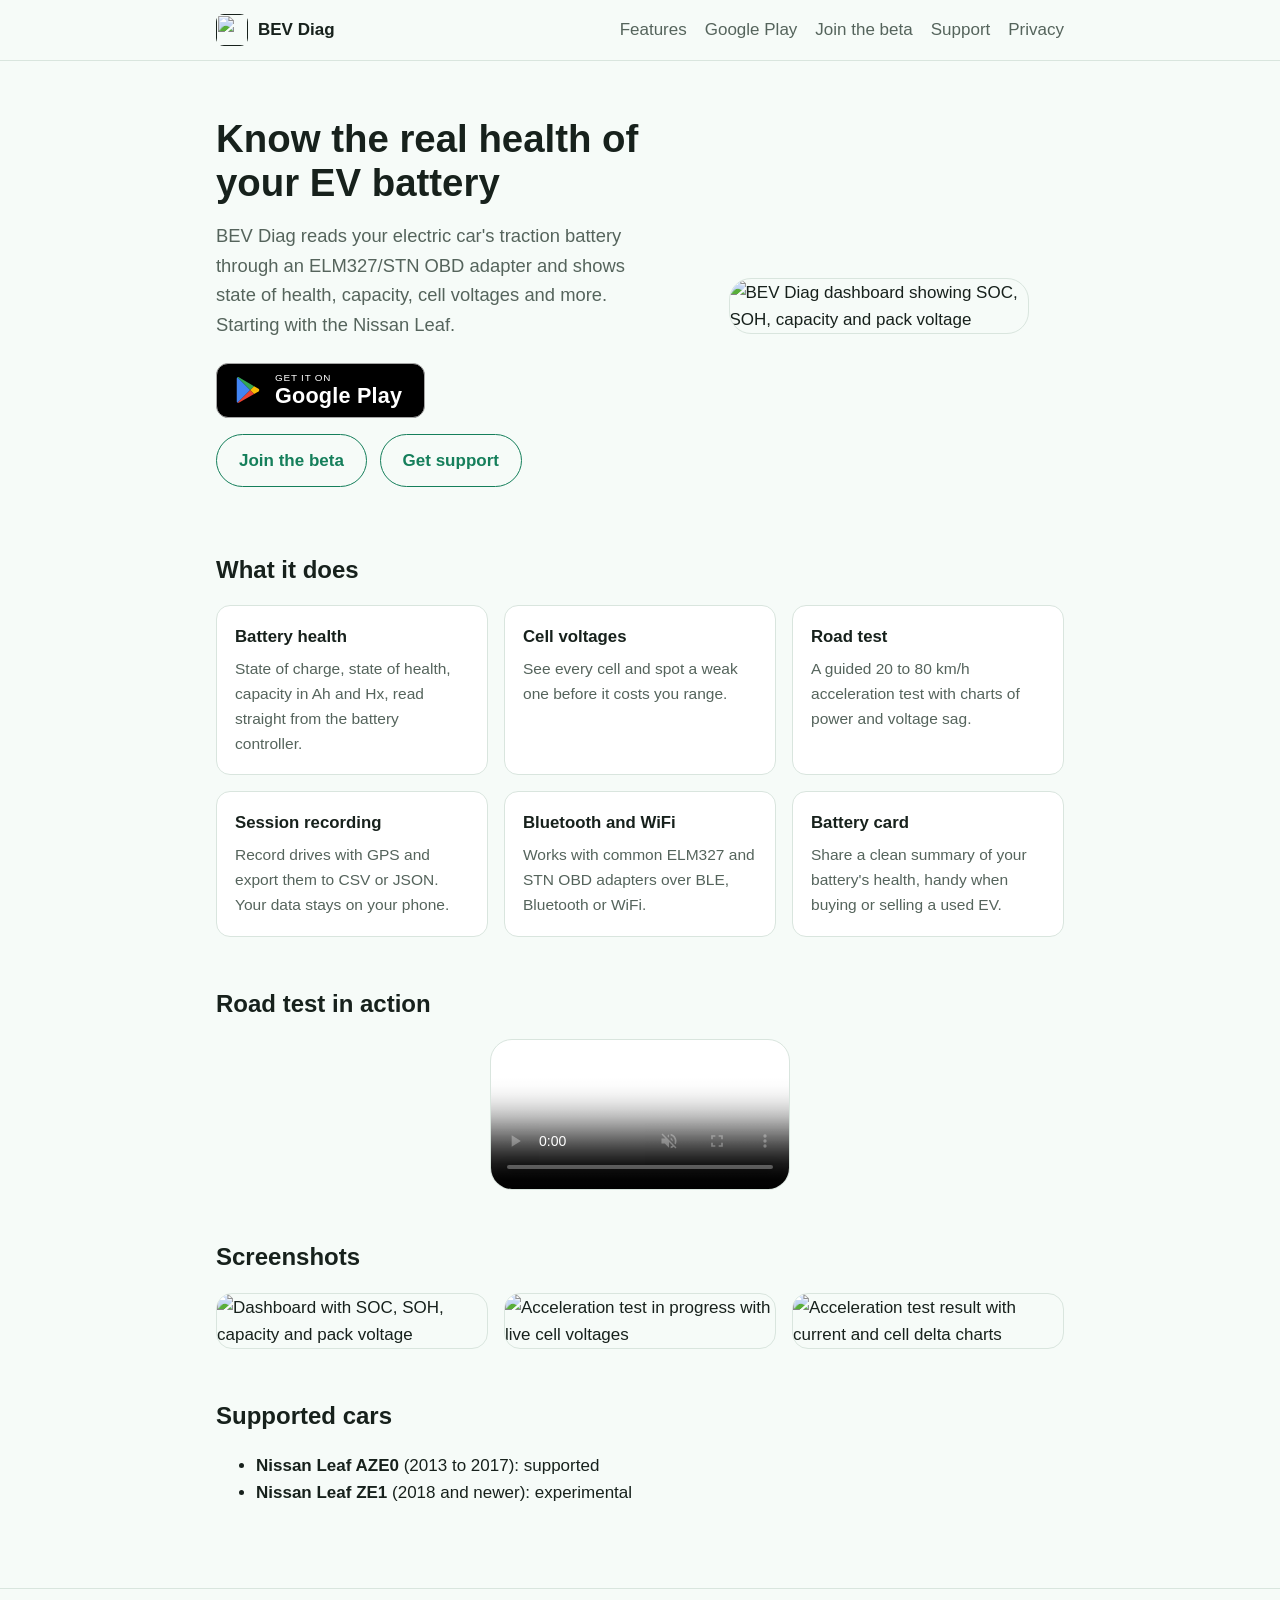
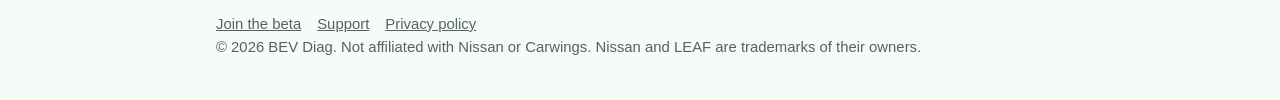
==== index.html @ abcdfb42 "Add a Google Play badge to the hero and a Play link to the nav Co-Authored-By: Claude Opus 5.5 <nore" ====
<!doctype html>
<html lang="en">
<head>
<meta charset="utf-8">
<meta name="viewport" content="width=device-width, initial-scale=1">
<title>BEV Diag: EV battery diagnostics</title>
<meta name="description" content="Check the health of your electric car's traction battery over a Bluetooth or WiFi OBD adapter.">
<link rel="icon" href="assets/icon.png">
<link rel="stylesheet" href="style.css">
</head>
<body>
<header class="site"><div class="wrap">
  <a class="brand" href=""><img src="assets/icon.png" alt="">BEV Diag</a>
  <nav><a href="#features">Features</a><a href="https://play.google.com/store/apps/details?id=com.bevdiag.app">Google Play</a><a href="signup/">Join the beta</a><a href="support/">Support</a><a href="privacy/">Privacy</a></nav>
</div></header>
<main class="wrap">
  <div class="hero">
    <div>
      <h1>Know the real health of your EV battery</h1>
      <p class="lead">BEV Diag reads your electric car's traction battery through an ELM327/STN OBD adapter and shows state of health, capacity, cell voltages and more. Starting with the Nissan Leaf.</p>
      <a class="play" href="https://play.google.com/store/apps/details?id=com.bevdiag.app" aria-label="Get it on Google Play"><svg viewBox="0 0 24 24" aria-hidden="true"><path fill="#4285F4" d="M3.6 1.8 13.8 12 3.6 22.2c-.4-.2-.6-.6-.6-1.1V2.9c0-.5.2-.9.6-1.1z"/><path fill="#34A853" d="M3.6 1.8 13.8 12l3.1-3.1L5 2c-.5-.3-1-.4-1.4-.2z"/><path fill="#EA4335" d="M3.6 22.2 13.8 12l3.1 3.1L5 22c-.5.3-1 .4-1.4.2z"/><path fill="#FBBC04" d="M16.9 8.9 13.8 12l3.1 3.1 3.5-2c.8-.5.8-1.7 0-2.2z"/></svg><span><small>GET IT ON</small>Google Play</span></a>
      <div class="cta">
        <a class="btn secondary" href="signup/">Join the beta</a>
        <a class="btn secondary" href="support/">Get support</a>
      </div>
    </div>
    <img src="assets/dashboard.png" alt="BEV Diag dashboard showing SOC, SOH, capacity and pack voltage">
  </div>

  <section id="features">
    <h2>What it does</h2>
    <div class="grid">
      <div class="card"><h3>Battery health</h3><p>State of charge, state of health, capacity in Ah and Hx, read straight from the battery controller.</p></div>
      <div class="card"><h3>Cell voltages</h3><p>See every cell and spot a weak one before it costs you range.</p></div>
      <div class="card"><h3>Road test</h3><p>A guided 20 to 80 km/h acceleration test with charts of power and voltage sag.</p></div>
      <div class="card"><h3>Session recording</h3><p>Record drives with GPS and export them to CSV or JSON. Your data stays on your phone.</p></div>
      <div class="card"><h3>Bluetooth and WiFi</h3><p>Works with common ELM327 and STN OBD adapters over BLE, Bluetooth or WiFi.</p></div>
      <div class="card"><h3>Battery card</h3><p>Share a clean summary of your battery's health, handy when buying or selling a used EV.</p></div>
    </div>
  </section>

  <section>
    <h2>Road test in action</h2>
    <video class="demo" src="assets/road-test.mp4" poster="assets/road-test-poster.jpg" autoplay muted loop playsinline controls preload="metadata" aria-label="Screen recording of the 20 to 80 km/h acceleration test and its result"></video>
  </section>

  <section>
    <h2>Screenshots</h2>
    <div class="shots">
      <img src="assets/dashboard.png" alt="Dashboard with SOC, SOH, capacity and pack voltage" loading="lazy">
      <img src="assets/accelerating.png" alt="Acceleration test in progress with live cell voltages" loading="lazy">
      <img src="assets/result.png" alt="Acceleration test result with current and cell delta charts" loading="lazy">
    </div>
  </section>

  <section>
    <h2>Supported cars</h2>
    <ul>
      <li><strong>Nissan Leaf AZE0</strong> (2013 to 2017): supported</li>
      <li><strong>Nissan Leaf ZE1</strong> (2018 and newer): experimental</li>
    </ul>
  </section>
</main>
<footer class="site"><div class="wrap">
  <a href="signup/">Join the beta</a><a href="support/">Support</a><a href="privacy/">Privacy policy</a>
  <div>&copy; 2026 BEV Diag. Not affiliated with Nissan or Carwings. Nissan and LEAF are trademarks of their owners.</div>
</div></footer>
</body></html>
---- style.css ----
:root {
  --bg: #f6fbf8;
  --surface: #ffffff;
  --text: #17211c;
  --muted: #55645c;
  --accent: #157f5b;
  --accent-contrast: #ffffff;
  --border: #d9e5de;
}
@media (prefers-color-scheme: dark) {
  :root {
    --bg: #0f1713;
    --surface: #17221c;
    --text: #e6efe9;
    --muted: #9db0a5;
    --accent: #3fc08f;
    --accent-contrast: #06130d;
    --border: #263a30;
  }
}
* { box-sizing: border-box; }
html { -webkit-text-size-adjust: 100%; }
body {
  margin: 0;
  background: var(--bg);
  color: var(--text);
  font: 17px/1.6 -apple-system, BlinkMacSystemFont, "Segoe UI", Roboto, Helvetica, Arial, sans-serif;
}
a { color: var(--accent); }
.wrap { max-width: 880px; margin: 0 auto; padding: 0 16px; }
header.site { border-bottom: 1px solid var(--border); }
header.site .wrap { display: flex; align-items: center; justify-content: space-between; gap: 16px; padding-top: 14px; padding-bottom: 14px; flex-wrap: wrap; }
.brand { display: flex; align-items: center; gap: 10px; font-weight: 700; color: var(--text); text-decoration: none; }
.brand img { width: 32px; height: 32px; border-radius: 8px; }
nav a { margin-left: 18px; text-decoration: none; color: var(--muted); }
nav a:hover { color: var(--accent); }
.hero { padding: 56px 0 32px; display: grid; gap: 32px; grid-template-columns: 1.2fr 1fr; align-items: center; }
.hero h1 { font-size: 2.4rem; line-height: 1.15; margin: 0 0 16px; }
.hero p.lead { font-size: 1.15rem; color: var(--muted); margin: 0 0 24px; }
.hero img { width: 100%; max-width: 300px; justify-self: center; border-radius: 22px; border: 1px solid var(--border); }
.btn { display: inline-block; background: var(--accent); color: var(--accent-contrast); padding: 12px 22px; border-radius: 999px; text-decoration: none; font-weight: 600; margin: 0 8px 8px 0; }
.btn.secondary { background: transparent; color: var(--accent); border: 1px solid var(--accent); }
section { padding: 24px 0; }
h2 { font-size: 1.5rem; margin: 0 0 16px; }
.grid { display: grid; gap: 16px; grid-template-columns: repeat(auto-fit, minmax(240px, 1fr)); }
.card { background: var(--surface); border: 1px solid var(--border); border-radius: 14px; padding: 18px; }
.card h3 { margin: 0 0 6px; font-size: 1.05rem; }
.card p { margin: 0; color: var(--muted); font-size: 0.97rem; }
.shots { display: grid; gap: 16px; grid-template-columns: repeat(auto-fit, minmax(190px, 1fr)); }
.shots img { width: 100%; border-radius: 16px; border: 1px solid var(--border); }
.demo { display: block; width: 100%; max-width: 300px; margin: 0 auto; border-radius: 22px; border: 1px solid var(--border); background: var(--surface); }
main.doc { padding: 40px 0 24px; max-width: 720px; }
main.doc h1 { font-size: 2rem; margin: 0 0 8px; }
main.doc h2 { margin-top: 32px; }
main.doc .updated { color: var(--muted); margin: 0 0 24px; }
footer.site { border-top: 1px solid var(--border); margin-top: 40px; padding: 24px 0 40px; color: var(--muted); font-size: 0.93rem; }
footer.site a { color: var(--muted); margin-right: 16px; }
@media (max-width: 680px) {
  .hero { grid-template-columns: 1fr; padding-top: 32px; }
  .hero h1 { font-size: 1.9rem; }
  nav a { margin: 0 14px 0 0; }
}

/* Signup form */
form { max-width: 720px; }
fieldset { border: 1px solid var(--border); border-radius: 14px; padding: 8px 18px 6px; margin: 0 0 20px; background: var(--surface); }
legend { padding: 0 8px; font-weight: 700; }
.field { margin: 14px 0; }
.row { display: grid; gap: 0 16px; grid-template-columns: 1fr 1fr; }
label, .label { display: block; font-weight: 600; margin-bottom: 4px; }
label.check { display: flex; gap: 10px; align-items: flex-start; font-weight: 400; }
label.check input { margin-top: 6px; flex: none; }
.choices { display: flex; gap: 18px; flex-wrap: wrap; }
.choices label { display: flex; gap: 6px; align-items: center; font-weight: 400; margin: 0; }
.opt { font-weight: 400; color: var(--muted); font-size: 0.85rem; }
.hint { color: var(--muted); font-size: 0.9rem; margin: 6px 0 0; }
input[type="text"], input[type="email"], input[type="number"], textarea {
  width: 100%; font: inherit; color: var(--text); background: var(--bg);
  border: 1px solid var(--border); border-radius: 10px; padding: 10px 12px;
}
input:focus-visible, textarea:focus-visible, button:focus-visible, .choices input:focus-visible, .check input:focus-visible { outline: 2px solid var(--accent); outline-offset: 2px; }
[aria-invalid="true"] { border-color: #c0392b; }
.err-msg { color: #c0392b; font-size: 0.9rem; margin: 4px 0 0; }
@media (prefers-color-scheme: dark) { .err-msg { color: #ff8a7a; } [aria-invalid="true"] { border-color: #ff8a7a; } }
.notice { border-radius: 12px; padding: 14px 16px; margin: 0 0 20px; border: 1px solid var(--border); background: var(--surface); }
.notice.ok { border-color: var(--accent); }
.notice.err { border-color: #c0392b; }
.hp { position: absolute; left: -10000px; top: auto; width: 1px; height: 1px; overflow: hidden; }
button.btn { border: 0; cursor: pointer; font: inherit; font-weight: 600; }
button.btn:disabled { opacity: 0.6; cursor: progress; }
@media (max-width: 680px) { .row { grid-template-columns: 1fr; } }

/* Google Play badge */
.play { display: inline-flex; align-items: center; gap: 12px; background: #000; color: #fff; border: 1px solid #a6a6a6; border-radius: 12px; padding: 9px 22px 9px 16px; text-decoration: none; margin: 0 0 16px; transition: transform .15s, box-shadow .15s; }
.play:hover { transform: translateY(-1px); box-shadow: 0 6px 18px rgba(0,0,0,.25); }
.play:focus-visible { outline: 2px solid var(--accent); outline-offset: 3px; }
.play svg { width: 30px; height: 30px; flex: none; }
.play span { display: flex; flex-direction: column; font-size: 1.35rem; font-weight: 600; line-height: 1.1; letter-spacing: .01em; }
.play small { font-size: .62rem; font-weight: 500; letter-spacing: .08em; }
.cta { display: block; }
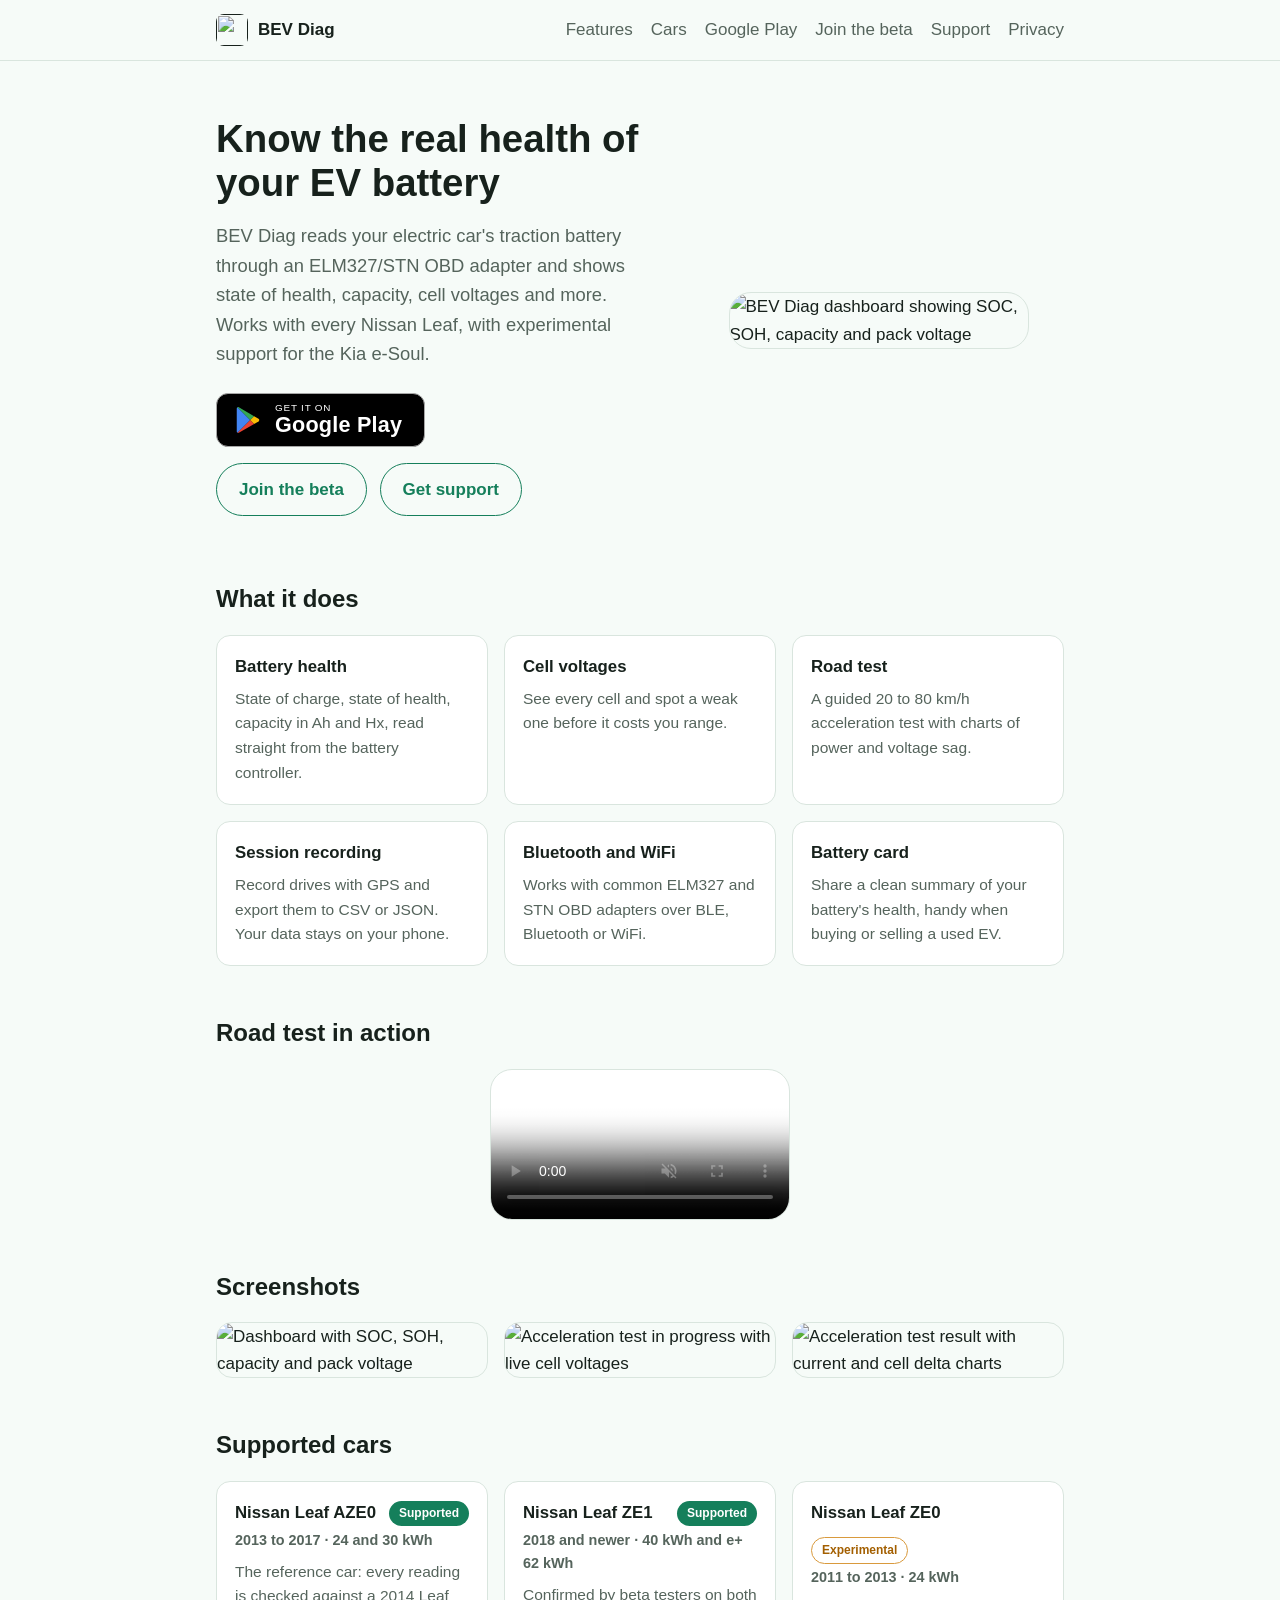
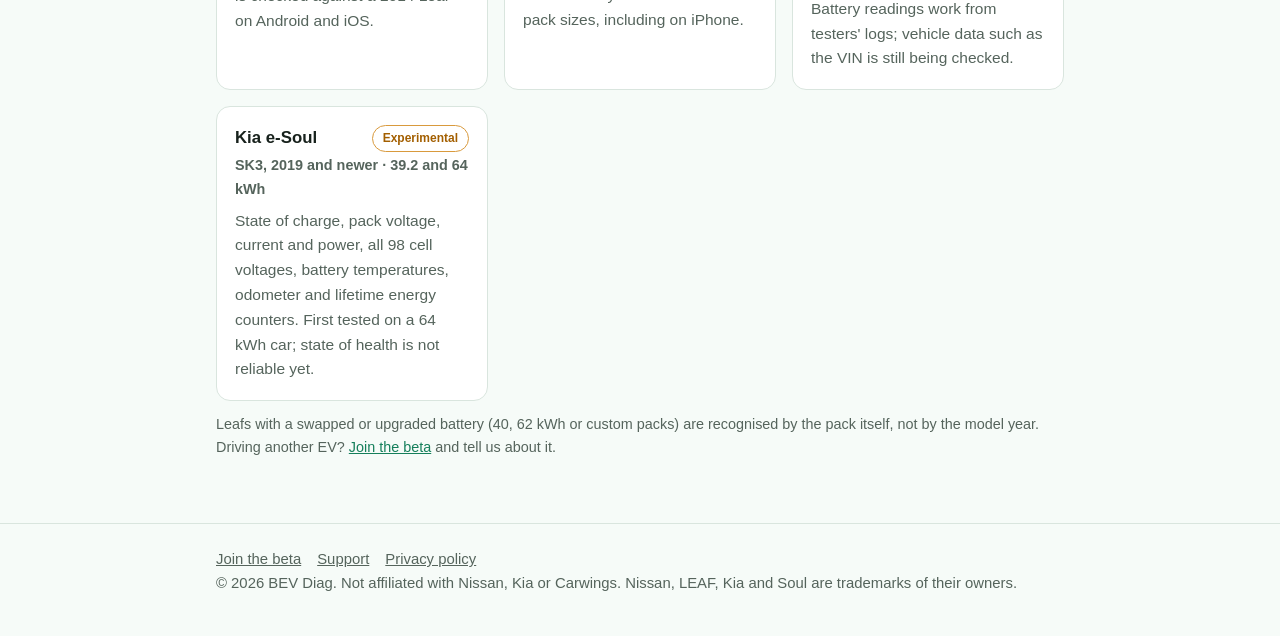
==== commit eee869c6: "List Leaf ZE0, AZE0 and ZE1 support and the experimental Kia e-Soul Co-Authored-By: Claude Opus 5.5 " ====
--- a/index.html
+++ b/index.html
@@ -11,13 +11,13 @@
 <body>
 <header class="site"><div class="wrap">
   <a class="brand" href=""><img src="assets/icon.png" alt="">BEV Diag</a>
-  <nav><a href="#features">Features</a><a href="https://play.google.com/store/apps/details?id=com.bevdiag.app">Google Play</a><a href="signup/">Join the beta</a><a href="support/">Support</a><a href="privacy/">Privacy</a></nav>
+  <nav><a href="#features">Features</a><a href="#cars">Cars</a><a href="https://play.google.com/store/apps/details?id=com.bevdiag.app">Google Play</a><a href="signup/">Join the beta</a><a href="support/">Support</a><a href="privacy/">Privacy</a></nav>
 </div></header>
 <main class="wrap">
   <div class="hero">
     <div>
       <h1>Know the real health of your EV battery</h1>
-      <p class="lead">BEV Diag reads your electric car's traction battery through an ELM327/STN OBD adapter and shows state of health, capacity, cell voltages and more. Starting with the Nissan Leaf.</p>
+      <p class="lead">BEV Diag reads your electric car's traction battery through an ELM327/STN OBD adapter and shows state of health, capacity, cell voltages and more. Works with every Nissan Leaf, with experimental support for the Kia e-Soul.</p>
       <a class="play" href="https://play.google.com/store/apps/details?id=com.bevdiag.app" aria-label="Get it on Google Play"><svg viewBox="0 0 24 24" aria-hidden="true"><path fill="#4285F4" d="M3.6 1.8 13.8 12 3.6 22.2c-.4-.2-.6-.6-.6-1.1V2.9c0-.5.2-.9.6-1.1z"/><path fill="#34A853" d="M3.6 1.8 13.8 12l3.1-3.1L5 2c-.5-.3-1-.4-1.4-.2z"/><path fill="#EA4335" d="M3.6 22.2 13.8 12l3.1 3.1L5 22c-.5.3-1 .4-1.4.2z"/><path fill="#FBBC04" d="M16.9 8.9 13.8 12l3.1 3.1 3.5-2c.8-.5.8-1.7 0-2.2z"/></svg><span><small>GET IT ON</small>Google Play</span></a>
       <div class="cta">
         <a class="btn secondary" href="signup/">Join the beta</a>
@@ -53,16 +53,35 @@
     </div>
   </section>
 
-  <section>
+  <section id="cars">
     <h2>Supported cars</h2>
-    <ul>
-      <li><strong>Nissan Leaf AZE0</strong> (2013 to 2017): supported</li>
-      <li><strong>Nissan Leaf ZE1</strong> (2018 and newer): experimental</li>
-    </ul>
+    <div class="cars">
+      <div class="car">
+        <div class="car-head"><h3>Nissan Leaf AZE0</h3><span class="tag ok">Supported</span></div>
+        <p class="years">2013 to 2017 &middot; 24 and 30 kWh</p>
+        <p>The reference car: every reading is checked against a 2014 Leaf on Android and iOS.</p>
+      </div>
+      <div class="car">
+        <div class="car-head"><h3>Nissan Leaf ZE1</h3><span class="tag ok">Supported</span></div>
+        <p class="years">2018 and newer &middot; 40 kWh and e+ 62 kWh</p>
+        <p>Confirmed by beta testers on both pack sizes, including on iPhone.</p>
+      </div>
+      <div class="car">
+        <div class="car-head"><h3>Nissan Leaf ZE0</h3><span class="tag exp">Experimental</span></div>
+        <p class="years">2011 to 2013 &middot; 24 kWh</p>
+        <p>Battery readings work from testers' logs; vehicle data such as the VIN is still being checked.</p>
+      </div>
+      <div class="car">
+        <div class="car-head"><h3>Kia e-Soul</h3><span class="tag exp">Experimental</span></div>
+        <p class="years">SK3, 2019 and newer &middot; 39.2 and 64 kWh</p>
+        <p>State of charge, pack voltage, current and power, all 98 cell voltages, battery temperatures, odometer and lifetime energy counters. First tested on a 64 kWh car; state of health is not reliable yet.</p>
+      </div>
+    </div>
+    <p class="hint">Leafs with a swapped or upgraded battery (40, 62 kWh or custom packs) are recognised by the pack itself, not by the model year. Driving another EV? <a href="signup/">Join the beta</a> and tell us about it.</p>
   </section>
 </main>
 <footer class="site"><div class="wrap">
   <a href="signup/">Join the beta</a><a href="support/">Support</a><a href="privacy/">Privacy policy</a>
-  <div>&copy; 2026 BEV Diag. Not affiliated with Nissan or Carwings. Nissan and LEAF are trademarks of their owners.</div>
+  <div>&copy; 2026 BEV Diag. Not affiliated with Nissan, Kia or Carwings. Nissan, LEAF, Kia and Soul are trademarks of their owners.</div>
 </div></footer>
 </body></html>
--- a/style.css
+++ b/style.css
@@ -98,3 +98,15 @@
 .play span { display: flex; flex-direction: column; font-size: 1.35rem; font-weight: 600; line-height: 1.1; letter-spacing: .01em; }
 .play small { font-size: .62rem; font-weight: 500; letter-spacing: .08em; }
 .cta { display: block; }
+
+/* Supported cars */
+.cars { display: grid; gap: 16px; grid-template-columns: repeat(auto-fit, minmax(260px, 1fr)); margin-bottom: 12px; }
+.car { background: var(--surface); border: 1px solid var(--border); border-radius: 14px; padding: 18px; }
+.car-head { display: flex; align-items: center; justify-content: space-between; gap: 10px; flex-wrap: wrap; }
+.car h3 { margin: 0; font-size: 1.05rem; }
+.car .years { margin: 2px 0 8px; color: var(--muted); font-size: 0.9rem; font-weight: 600; }
+.car p { margin: 0; color: var(--muted); font-size: 0.97rem; }
+.tag { font-size: 0.75rem; font-weight: 700; padding: 3px 10px; border-radius: 999px; white-space: nowrap; }
+.tag.ok { background: var(--accent); color: var(--accent-contrast); }
+.tag.exp { background: transparent; color: #a35f00; border: 1px solid #d99a3d; }
+@media (prefers-color-scheme: dark) { .tag.exp { color: #f0b45a; border-color: #b9802c; } }
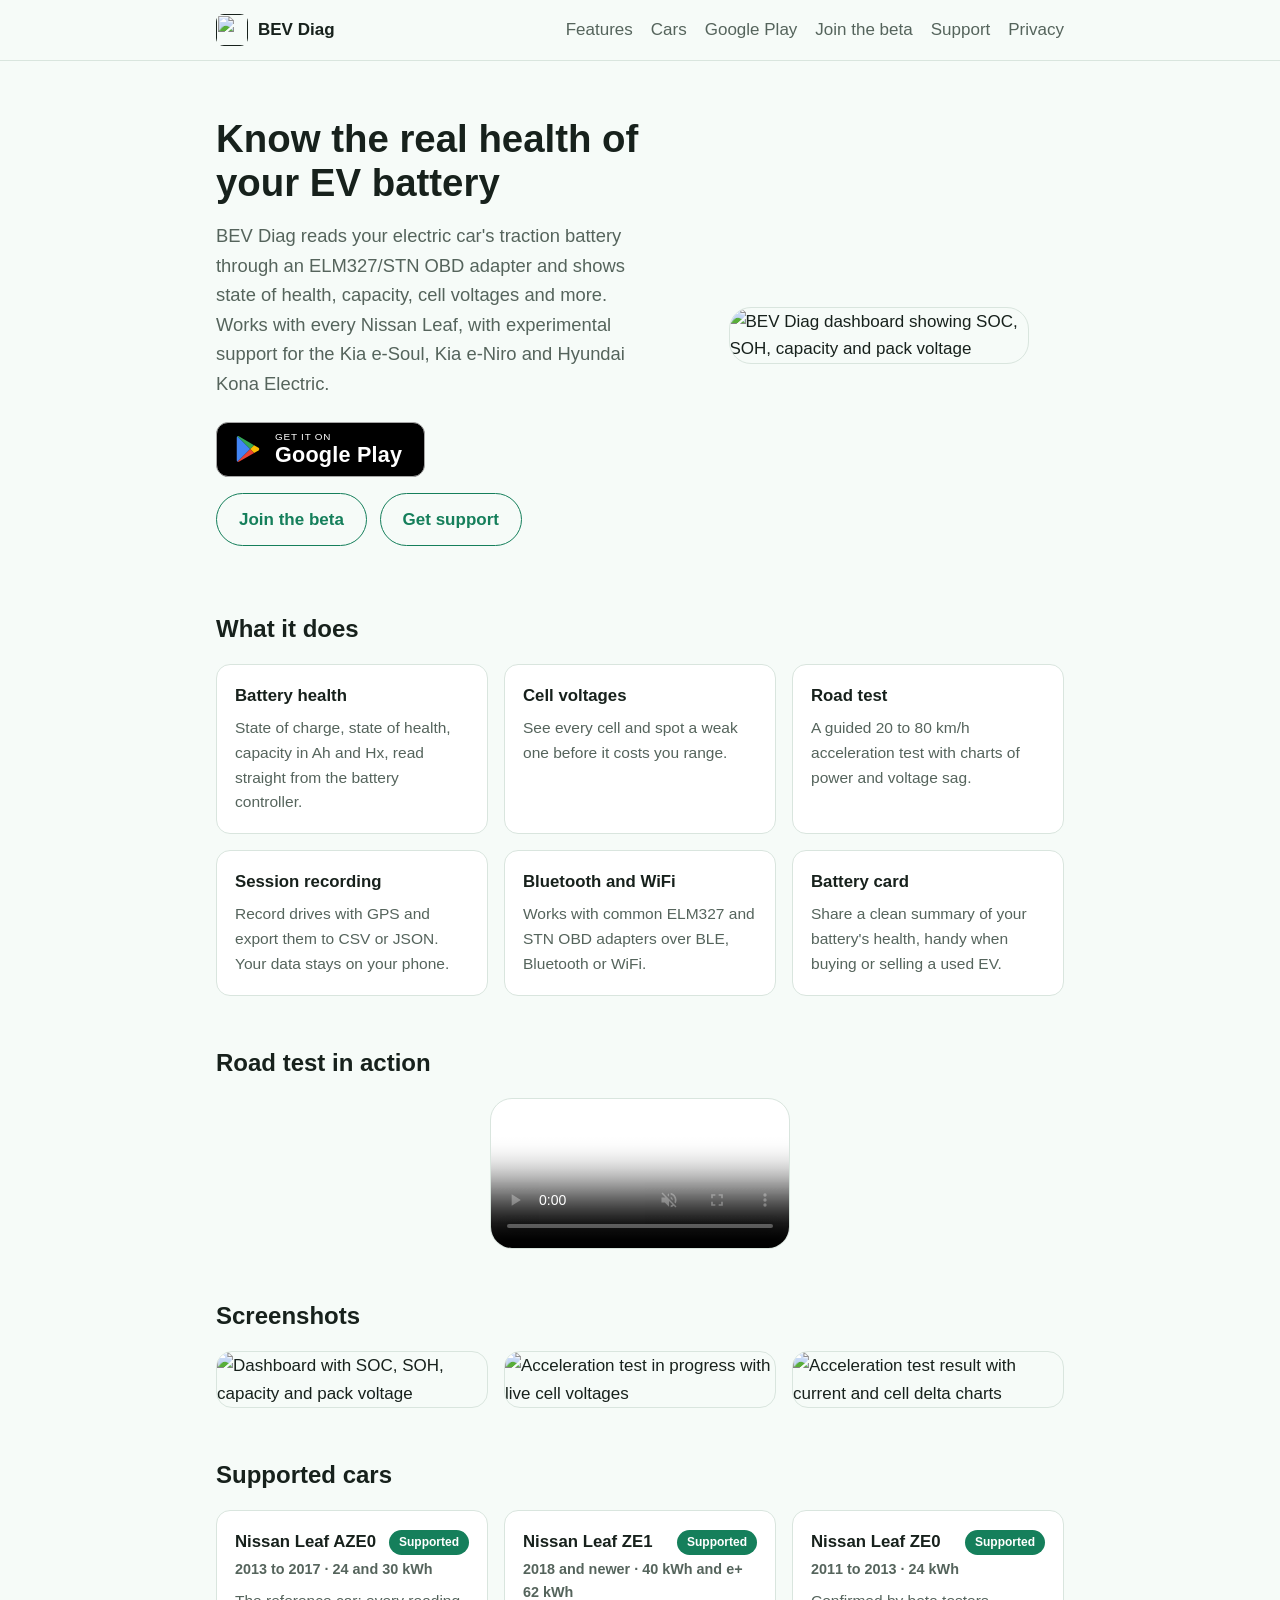
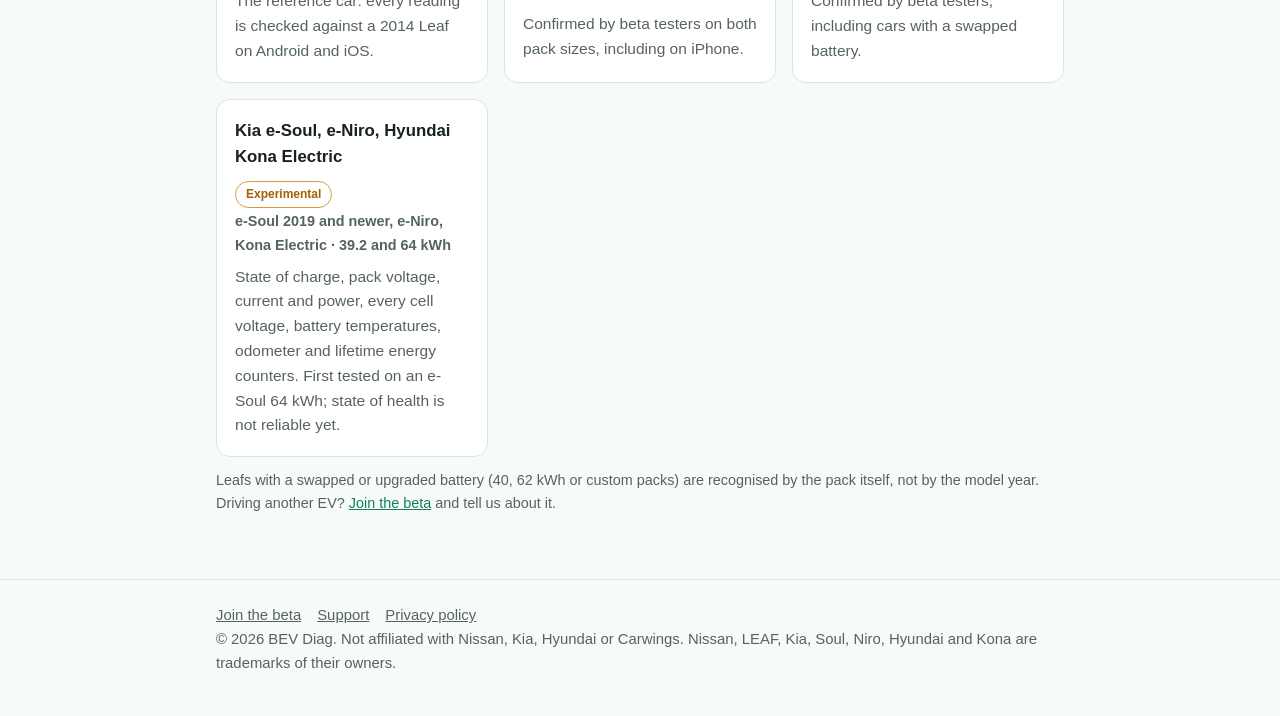
==== commit 09458fd2: "Mark the Leaf ZE0 supported; list the e-Niro and Kona with the e-Soul Co-Authored-By: Claude Opus 5." ====
--- a/index.html
+++ b/index.html
@@ -17,7 +17,7 @@
   <div class="hero">
     <div>
       <h1>Know the real health of your EV battery</h1>
-      <p class="lead">BEV Diag reads your electric car's traction battery through an ELM327/STN OBD adapter and shows state of health, capacity, cell voltages and more. Works with every Nissan Leaf, with experimental support for the Kia e-Soul.</p>
+      <p class="lead">BEV Diag reads your electric car's traction battery through an ELM327/STN OBD adapter and shows state of health, capacity, cell voltages and more. Works with every Nissan Leaf, with experimental support for the Kia e-Soul, Kia e-Niro and Hyundai Kona Electric.</p>
       <a class="play" href="https://play.google.com/store/apps/details?id=com.bevdiag.app" aria-label="Get it on Google Play"><svg viewBox="0 0 24 24" aria-hidden="true"><path fill="#4285F4" d="M3.6 1.8 13.8 12 3.6 22.2c-.4-.2-.6-.6-.6-1.1V2.9c0-.5.2-.9.6-1.1z"/><path fill="#34A853" d="M3.6 1.8 13.8 12l3.1-3.1L5 2c-.5-.3-1-.4-1.4-.2z"/><path fill="#EA4335" d="M3.6 22.2 13.8 12l3.1 3.1L5 22c-.5.3-1 .4-1.4.2z"/><path fill="#FBBC04" d="M16.9 8.9 13.8 12l3.1 3.1 3.5-2c.8-.5.8-1.7 0-2.2z"/></svg><span><small>GET IT ON</small>Google Play</span></a>
       <div class="cta">
         <a class="btn secondary" href="signup/">Join the beta</a>
@@ -67,14 +67,14 @@
         <p>Confirmed by beta testers on both pack sizes, including on iPhone.</p>
       </div>
       <div class="car">
-        <div class="car-head"><h3>Nissan Leaf ZE0</h3><span class="tag exp">Experimental</span></div>
+        <div class="car-head"><h3>Nissan Leaf ZE0</h3><span class="tag ok">Supported</span></div>
         <p class="years">2011 to 2013 &middot; 24 kWh</p>
-        <p>Battery readings work from testers' logs; vehicle data such as the VIN is still being checked.</p>
+        <p>Confirmed by beta testers, including cars with a swapped battery.</p>
       </div>
       <div class="car">
-        <div class="car-head"><h3>Kia e-Soul</h3><span class="tag exp">Experimental</span></div>
-        <p class="years">SK3, 2019 and newer &middot; 39.2 and 64 kWh</p>
-        <p>State of charge, pack voltage, current and power, all 98 cell voltages, battery temperatures, odometer and lifetime energy counters. First tested on a 64 kWh car; state of health is not reliable yet.</p>
+        <div class="car-head"><h3>Kia e-Soul, e-Niro, Hyundai Kona Electric</h3><span class="tag exp">Experimental</span></div>
+        <p class="years">e-Soul 2019 and newer, e-Niro, Kona Electric &middot; 39.2 and 64 kWh</p>
+        <p>State of charge, pack voltage, current and power, every cell voltage, battery temperatures, odometer and lifetime energy counters. First tested on an e-Soul 64 kWh; state of health is not reliable yet.</p>
       </div>
     </div>
     <p class="hint">Leafs with a swapped or upgraded battery (40, 62 kWh or custom packs) are recognised by the pack itself, not by the model year. Driving another EV? <a href="signup/">Join the beta</a> and tell us about it.</p>
@@ -82,6 +82,6 @@
 </main>
 <footer class="site"><div class="wrap">
   <a href="signup/">Join the beta</a><a href="support/">Support</a><a href="privacy/">Privacy policy</a>
-  <div>&copy; 2026 BEV Diag. Not affiliated with Nissan, Kia or Carwings. Nissan, LEAF, Kia and Soul are trademarks of their owners.</div>
+  <div>&copy; 2026 BEV Diag. Not affiliated with Nissan, Kia, Hyundai or Carwings. Nissan, LEAF, Kia, Soul, Niro, Hyundai and Kona are trademarks of their owners.</div>
 </div></footer>
 </body></html>
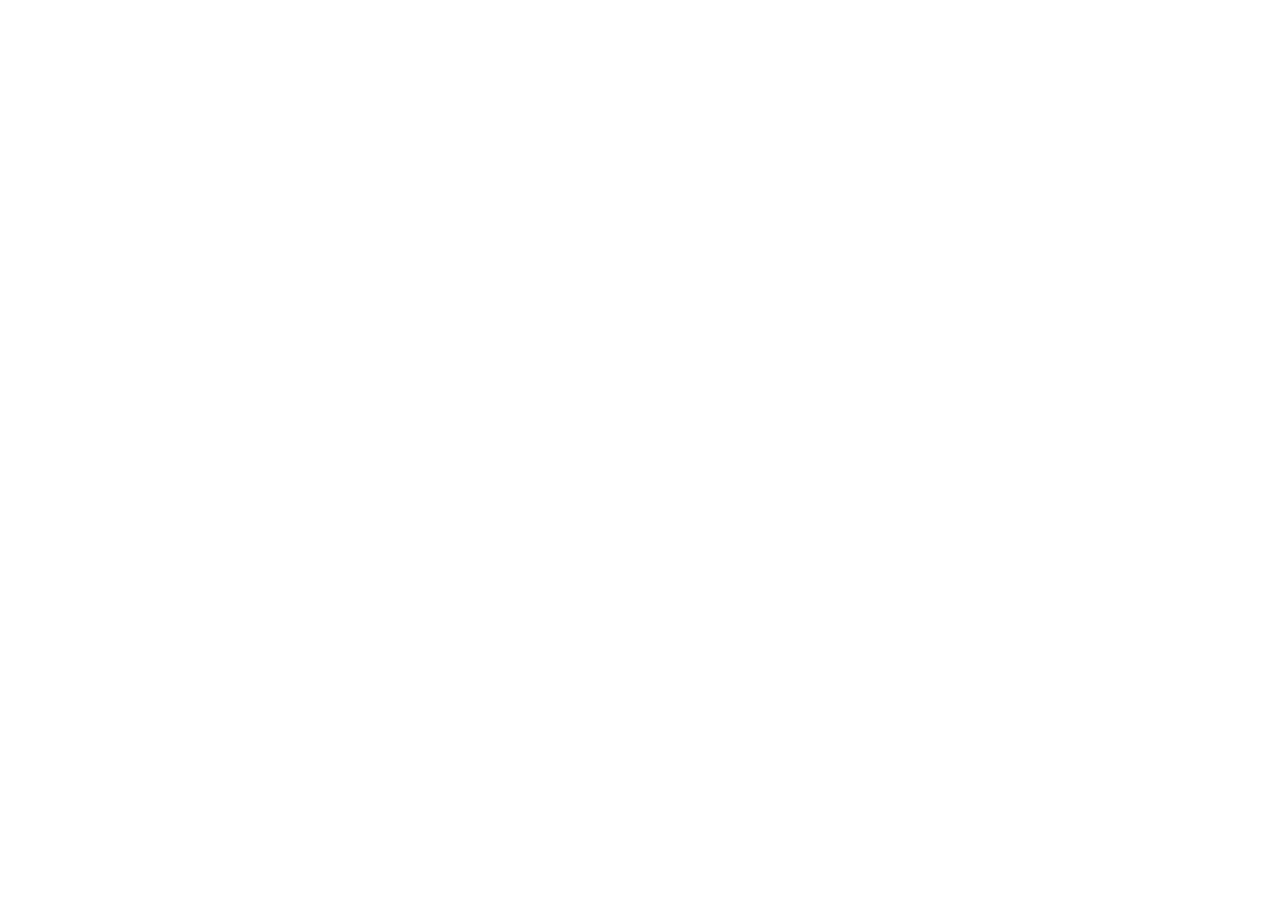
==== commit 07eea64f: "Redirect bev-diag.github.io to bevdiag.com The landing page now lives in bevcloud-web and is served " ====
--- a/index.html
+++ b/index.html
@@ -2,86 +2,12 @@
 <html lang="en">
 <head>
 <meta charset="utf-8">
-<meta name="viewport" content="width=device-width, initial-scale=1">
-<title>BEV Diag: EV battery diagnostics</title>
-<meta name="description" content="Check the health of your electric car's traction battery over a Bluetooth or WiFi OBD adapter.">
-<link rel="icon" href="assets/icon.png">
-<link rel="stylesheet" href="style.css">
+<title>BEV Diag has moved to bevdiag.com</title>
+<link rel="canonical" href="https://bevdiag.com/">
+<meta http-equiv="refresh" content="0; url=https://bevdiag.com/">
+<script>location.replace('https://bevdiag.com' + location.pathname + location.search + location.hash);</script>
 </head>
 <body>
-<header class="site"><div class="wrap">
-  <a class="brand" href=""><img src="assets/icon.png" alt="">BEV Diag</a>
-  <nav><a href="#features">Features</a><a href="#cars">Cars</a><a href="https://play.google.com/store/apps/details?id=com.bevdiag.app">Google Play</a><a href="signup/">Join the beta</a><a href="support/">Support</a><a href="privacy/">Privacy</a></nav>
-</div></header>
-<main class="wrap">
-  <div class="hero">
-    <div>
-      <h1>Know the real health of your EV battery</h1>
-      <p class="lead">BEV Diag reads your electric car's traction battery through an ELM327/STN OBD adapter and shows state of health, capacity, cell voltages and more. Works with every Nissan Leaf, with experimental support for the Kia e-Soul, Kia e-Niro and Hyundai Kona Electric.</p>
-      <a class="play" href="https://play.google.com/store/apps/details?id=com.bevdiag.app" aria-label="Get it on Google Play"><svg viewBox="0 0 24 24" aria-hidden="true"><path fill="#4285F4" d="M3.6 1.8 13.8 12 3.6 22.2c-.4-.2-.6-.6-.6-1.1V2.9c0-.5.2-.9.6-1.1z"/><path fill="#34A853" d="M3.6 1.8 13.8 12l3.1-3.1L5 2c-.5-.3-1-.4-1.4-.2z"/><path fill="#EA4335" d="M3.6 22.2 13.8 12l3.1 3.1L5 22c-.5.3-1 .4-1.4.2z"/><path fill="#FBBC04" d="M16.9 8.9 13.8 12l3.1 3.1 3.5-2c.8-.5.8-1.7 0-2.2z"/></svg><span><small>GET IT ON</small>Google Play</span></a>
-      <div class="cta">
-        <a class="btn secondary" href="signup/">Join the beta</a>
-        <a class="btn secondary" href="support/">Get support</a>
-      </div>
-    </div>
-    <img src="assets/dashboard.png" alt="BEV Diag dashboard showing SOC, SOH, capacity and pack voltage">
-  </div>
-
-  <section id="features">
-    <h2>What it does</h2>
-    <div class="grid">
-      <div class="card"><h3>Battery health</h3><p>State of charge, state of health, capacity in Ah and Hx, read straight from the battery controller.</p></div>
-      <div class="card"><h3>Cell voltages</h3><p>See every cell and spot a weak one before it costs you range.</p></div>
-      <div class="card"><h3>Road test</h3><p>A guided 20 to 80 km/h acceleration test with charts of power and voltage sag.</p></div>
-      <div class="card"><h3>Session recording</h3><p>Record drives with GPS and export them to CSV or JSON. Your data stays on your phone.</p></div>
-      <div class="card"><h3>Bluetooth and WiFi</h3><p>Works with common ELM327 and STN OBD adapters over BLE, Bluetooth or WiFi.</p></div>
-      <div class="card"><h3>Battery card</h3><p>Share a clean summary of your battery's health, handy when buying or selling a used EV.</p></div>
-    </div>
-  </section>
-
-  <section>
-    <h2>Road test in action</h2>
-    <video class="demo" src="assets/road-test.mp4" poster="assets/road-test-poster.jpg" autoplay muted loop playsinline controls preload="metadata" aria-label="Screen recording of the 20 to 80 km/h acceleration test and its result"></video>
-  </section>
-
-  <section>
-    <h2>Screenshots</h2>
-    <div class="shots">
-      <img src="assets/dashboard.png" alt="Dashboard with SOC, SOH, capacity and pack voltage" loading="lazy">
-      <img src="assets/accelerating.png" alt="Acceleration test in progress with live cell voltages" loading="lazy">
-      <img src="assets/result.png" alt="Acceleration test result with current and cell delta charts" loading="lazy">
-    </div>
-  </section>
-
-  <section id="cars">
-    <h2>Supported cars</h2>
-    <div class="cars">
-      <div class="car">
-        <div class="car-head"><h3>Nissan Leaf AZE0</h3><span class="tag ok">Supported</span></div>
-        <p class="years">2013 to 2017 &middot; 24 and 30 kWh</p>
-        <p>The reference car: every reading is checked against a 2014 Leaf on Android and iOS.</p>
-      </div>
-      <div class="car">
-        <div class="car-head"><h3>Nissan Leaf ZE1</h3><span class="tag ok">Supported</span></div>
-        <p class="years">2018 and newer &middot; 40 kWh and e+ 62 kWh</p>
-        <p>Confirmed by beta testers on both pack sizes, including on iPhone.</p>
-      </div>
-      <div class="car">
-        <div class="car-head"><h3>Nissan Leaf ZE0</h3><span class="tag ok">Supported</span></div>
-        <p class="years">2011 to 2013 &middot; 24 kWh</p>
-        <p>Confirmed by beta testers, including cars with a swapped battery.</p>
-      </div>
-      <div class="car">
-        <div class="car-head"><h3>Kia e-Soul, e-Niro, Hyundai Kona Electric</h3><span class="tag exp">Experimental</span></div>
-        <p class="years">e-Soul 2019 and newer, e-Niro, Kona Electric &middot; 39.2 and 64 kWh</p>
-        <p>State of charge, pack voltage, current and power, every cell voltage, battery temperatures, odometer and lifetime energy counters. First tested on an e-Soul 64 kWh; state of health is not reliable yet.</p>
-      </div>
-    </div>
-    <p class="hint">Leafs with a swapped or upgraded battery (40, 62 kWh or custom packs) are recognised by the pack itself, not by the model year. Driving another EV? <a href="signup/">Join the beta</a> and tell us about it.</p>
-  </section>
-</main>
-<footer class="site"><div class="wrap">
-  <a href="signup/">Join the beta</a><a href="support/">Support</a><a href="privacy/">Privacy policy</a>
-  <div>&copy; 2026 BEV Diag. Not affiliated with Nissan, Kia, Hyundai or Carwings. Nissan, LEAF, Kia, Soul, Niro, Hyundai and Kona are trademarks of their owners.</div>
-</div></footer>
-</body></html>
+<p>BEV Diag has moved to <a href="https://bevdiag.com/">bevdiag.com</a>.</p>
+</body>
+</html>
